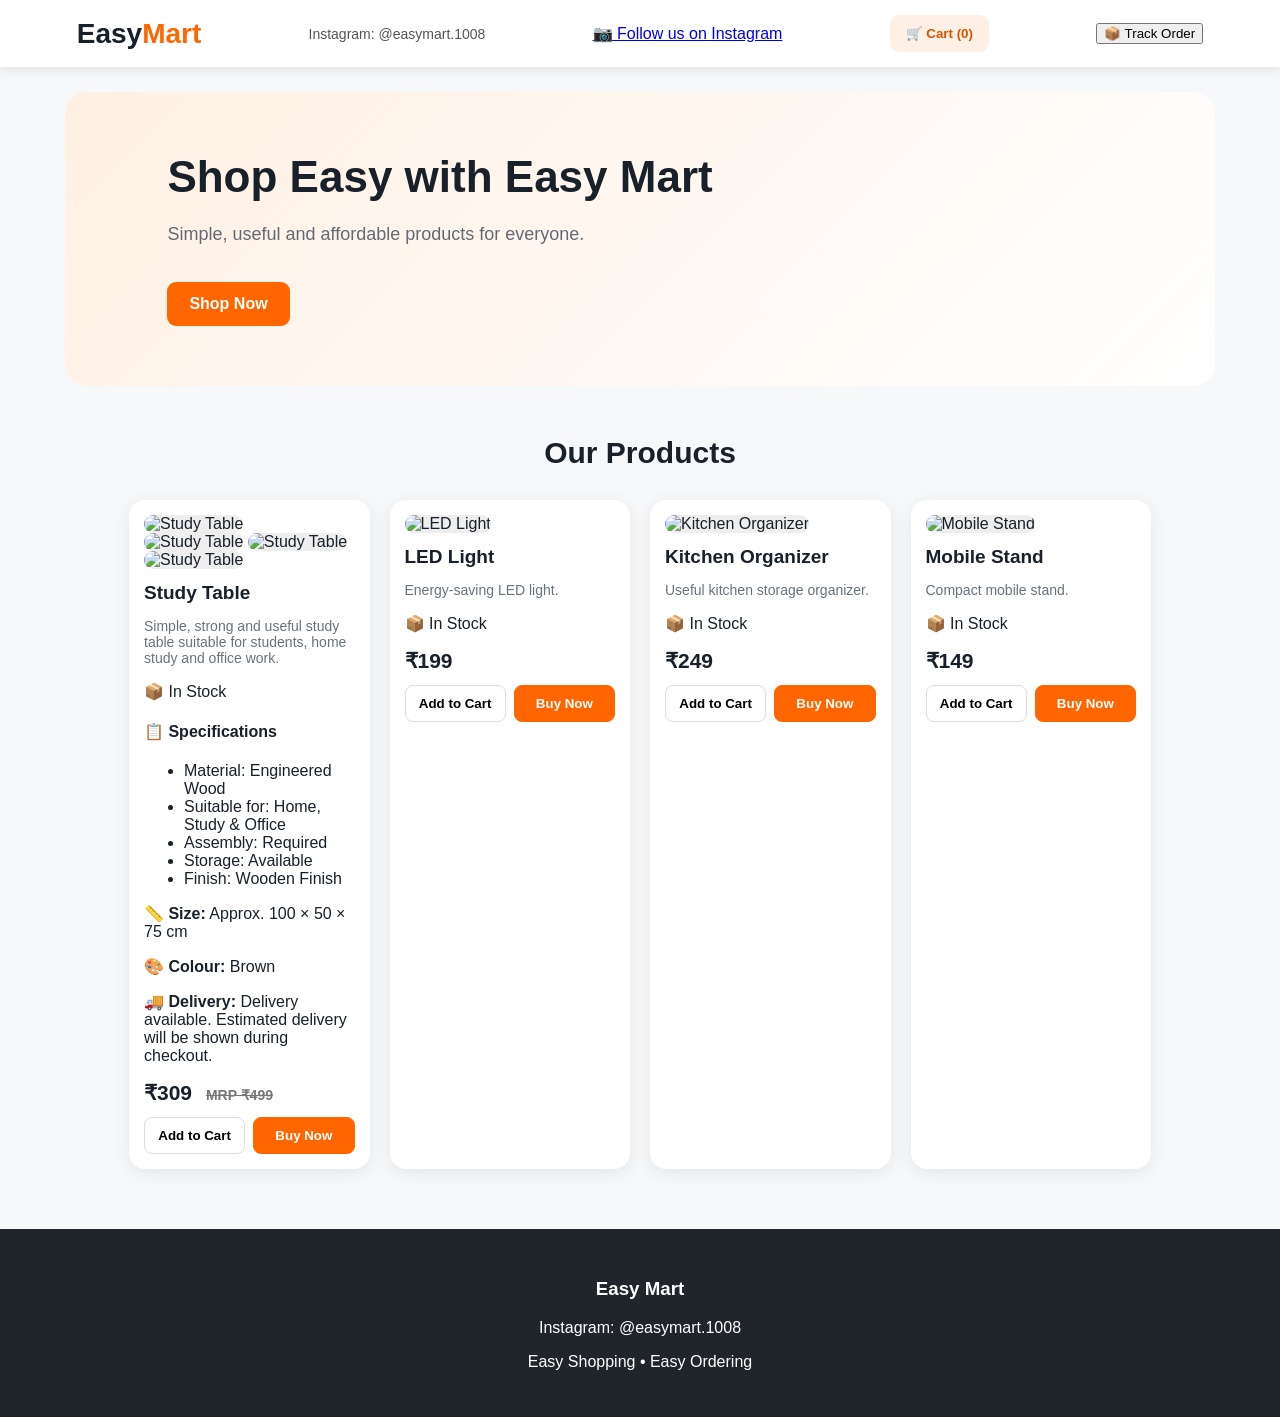
==== index.html @ 2a5e1124 "Add files via upload" ====
<!DOCTYPE html>
<html lang="en">
<head>
    <meta charset="UTF-8">
    <meta name="viewport" content="width=device-width, initial-scale=1.0">
 
    <title>Easy Mart | Online Shopping</title>
 
    <link rel="stylesheet" href="style.css">
</head>
 
<body>
 
    <!-- HEADER -->
    <header class="header">
 
        <div class="logo">
            Easy<span>Mart</span>
        </div>
 
        <div class="instagram">
            Instagram: @easymart.1008
        </div>
<a href="https://www.instagram.com/easymart.1008/" target="_blank" class="instagram-button">
    📷 Follow us on Instagram
</a>
 
        <button class="cart-button" onclick="openCart()">
            🛒 Cart (<span id="cartCount">0</span>)
        </button>
<button class="track-button" onclick="openOrderTracking()">
    📦 Track Order
</button>
 
    </header>
 
 
    <!-- HERO SECTION -->
    <section class="hero">
 
        <h1>Shop Easy with Easy Mart</h1>
 
        <p>
            Simple, useful and affordable products for everyone.
        </p>
 
        <a href="#products" class="shop-button">
            Shop Now
        </a>
 
    </section>
 
 
    <!-- PRODUCTS -->
    <section id="products" class="products-section">
 
        <h2>Our Products</h2>
 
        <div id="productGrid" class="product-grid">
 
            <!-- Products will appear here automatically -->
 
        </div>
 
    </section>
 
 
    <!-- CART POPUP -->
    <div id="cartModal" class="modal">
 
        <div class="modal-content">
 
            <button class="close-button" onclick="closeCart()">×</button>
 
            <h2>🛒 Your Cart</h2>
 
            <div id="cartItems">
                Your cart is empty.
            </div>
 
            <div class="cart-total">
                Total:
                <strong id="cartTotal">₹0</strong>
            </div>
 
            <button class="primary-button" onclick="checkout()">
                Proceed to Checkout
            </button>
 
        </div>
 
    </div>
 
 
    <!-- CHECKOUT FORM -->
    <div id="checkoutModal" class="modal">
 
        <div class="modal-content">
 
            <button class="close-button" onclick="closeCheckout()">×</button>
 
            <h2>📦 Place Your Order</h2>
 
            <div id="checkoutSummary"></div>
 
            <form id="orderForm">
 
                <label>Full Name</label>
                <input
                    type="text"
                    name="name"
                    placeholder="Enter your full name"
                    required
                >
 
                <label>Mobile Number</label>
                <input
                    type="tel"
                    name="phone"
                    placeholder="10-digit mobile number"
                    pattern="[0-9]{10}"
                    required
                >
 
                <label>Full Address</label>
                <textarea
                    name="address"
                    placeholder="House No., Street, Area"
                    required
                ></textarea>
 
                <label>City</label>
                <input
                    type="text"
                    name="city"
                    placeholder="Enter city"
                    required
                >
 
                <label>PIN Code</label>
                <input
                    type="text"
                    name="pin"
                    placeholder="6-digit PIN code"
                    pattern="[0-9]{6}"
                    required
                >
 
                <label>Payment Method</label>
 
                <select name="paymentMethod">
 
                    <option value="Cash on Delivery">
                        Cash on Delivery
                    </option>
 
                    <option value="UPI / Online Payment">
                        UPI / Online Payment
                    </option>
 
                </select>
 
                <button
                    type="submit"
                    class="primary-button"
                >
                    Place Order
                </button>
 
            </form>
 
            <p id="orderMessage"></p>
 
        </div>
 
    </div>
 
 
    <!-- SUCCESS MESSAGE -->
    <div id="successModal" class="modal">
 
        <div class="modal-content success">
 
            <h2>🎉 Order Placed Successfully!</h2>
 
            <p>
                Thank you for shopping with Easy Mart.
            </p>
 
            <p>
                Your Order ID:
                <strong id="successOrderId"></strong>
            </p>
 
            <p>
                Status:
                <strong>Order Received</strong>
            </p>
 
            <button
                class="primary-button"
                onclick="closeSuccess()"
            >
                Continue Shopping
            </button>
 
        </div>
 
    </div>
 
 
    <!-- FOOTER -->
    <footer>
 
        <h3>Easy Mart</h3>
 
        <p>
            Instagram: @easymart.1008
        </p>
 
        <p>
            Easy Shopping • Easy Ordering
        </p>
 
    </footer>
 
 
    <!-- JAVASCRIPT -->
    <script src="script.js"></script>
 
</body>
</html>
---- style.css ----
* {
    box-sizing: border-box;
}
 
body {
    margin: 0;
    font-family: Arial, Helvetica, sans-serif;
    background: #f7f8fa;
    color: #18202a;
}
 
 
/* =========================
   HEADER
========================= */
 
.header {
    position: sticky;
    top: 0;
    z-index: 100;
 
    background: white;
 
    display: flex;
    align-items: center;
    justify-content: space-between;
 
    padding: 15px 6%;
 
    box-shadow: 0 2px 12px rgba(0,0,0,0.10);
}
 
 
.logo {
    font-size: 28px;
    font-weight: 800;
}
 
.logo span {
    color: #ff6600;
}
 
 
.instagram {
    font-size: 14px;
    color: #555;
}
 
 
.cart-button {
    border: none;
 
    background: #fff0e6;
    color: #d95400;
 
    padding: 11px 16px;
 
    border-radius: 9px;
 
    font-weight: bold;
 
    cursor: pointer;
}
 
 
/* =========================
   HERO
========================= */
 
.hero {
 
    max-width: 1150px;
 
    margin: 25px auto;
 
    padding: 60px 8%;
 
    border-radius: 22px;
 
    background:
        linear-gradient(
            135deg,
            #fff0e3,
            #ffffff
        );
 
}
 
 
.hero h1 {
 
    font-size: 44px;
 
    margin: 0 0 15px;
 
}
 
 
.hero p {
 
    font-size: 18px;
 
    color: #626b75;
 
    max-width: 600px;
 
    line-height: 1.6;
 
}
 
 
.shop-button {
 
    display: inline-block;
 
    margin-top: 15px;
 
    padding: 13px 22px;
 
    background: #ff6600;
 
    color: white;
 
    text-decoration: none;
 
    border-radius: 9px;
 
    font-weight: bold;
 
}
 
 
/* =========================
   PRODUCTS
========================= */
 
.products-section {
 
    max-width: 1150px;
 
    margin: 50px auto;
 
    padding: 0 5%;
 
}
 
 
.products-section h2 {
 
    text-align: center;
 
    font-size: 30px;
 
    margin-bottom: 30px;
 
}
 
 
.product-grid {
 
    display: grid;
 
    grid-template-columns:
        repeat(
            auto-fit,
            minmax(210px, 1fr)
        );
 
    gap: 20px;
 
}
 
 
.product-card {
 
    background: white;
 
    padding: 15px;
 
    border-radius: 16px;
 
    box-shadow:
        0 4px 18px rgba(0,0,0,0.08);
 
    transition: 0.2s;
 
}
 
 
.product-card:hover {
 
    transform: translateY(-3px);
 
}
 
 
.product-card img {
 
    width: 100%;
 
    height: 190px;
 
    object-fit: cover;
 
    border-radius: 12px;
 
    background: #eeeeee;
 
}
 
 
.product-card h3 {
 
    margin: 13px 0 7px;
 
    font-size: 19px;
 
}
 
 
.description {
 
    color: #68727d;
 
    font-size: 14px;
 
}
 
 
.price {
 
    font-size: 21px;
 
    font-weight: 800;
 
    margin: 12px 0;
 
}
 
 
.product-buttons {
 
    display: flex;
 
    gap: 8px;
 
}
 
 
.product-buttons button {
 
    flex: 1;
 
    padding: 10px;
 
    border-radius: 8px;
 
    border: 1px solid #ddd;
 
    background: white;
 
    cursor: pointer;
 
    font-weight: bold;
 
}
 
 
.product-buttons .buy-button {
 
    background: #ff6600;
 
    color: white;
 
    border-color: #ff6600;
 
}
 
 
/* =========================
   MODAL
========================= */
 
.modal {
 
    display: none;
 
    position: fixed;
 
    inset: 0;
 
    z-index: 200;
 
    background: rgba(0,0,0,0.65);
 
    align-items: center;
 
    justify-content: center;
 
    padding: 15px;
 
}
 
 
.modal.show {
 
    display: flex;
 
}
 
 
.modal-content {
 
    position: relative;
 
    width: min(520px, 100%);
 
    max-height: 90vh;
 
    overflow-y: auto;
 
    background: white;
 
    border-radius: 18px;
 
    padding: 25px;
 
}
 
 
.close-button {
 
    position: absolute;
 
    right: 15px;
 
    top: 8px;
 
    border: none;
 
    background: none;
 
    font-size: 30px;
 
    cursor: pointer;
 
}
 
 
/* =========================
   CART
========================= */
 
.cart-item {
 
    display: flex;
 
    align-items: center;
 
    justify-content: space-between;
 
    gap: 15px;
 
    padding: 14px 0;
 
    border-bottom: 1px solid #eeeeee;
 
}
 
 
.cart-item button {
 
    width: 30px;
 
    height: 30px;
 
    border: 1px solid #ddd;
 
    background: white;
 
    border-radius: 6px;
 
    cursor: pointer;
 
}
 
 
.cart-total {
 
    display: flex;
 
    justify-content: space-between;
 
    font-size: 20px;
 
    padding: 18px 0;
 
}
 
 
/* =========================
   CHECKOUT FORM
========================= */
 
#orderForm label {
 
    display: block;
 
    margin-top: 10px;
 
    font-weight: bold;
 
}
 
 
#orderForm input,
#orderForm textarea,
#orderForm select {
 
    width: 100%;
 
    padding: 12px;
 
    margin-top: 6px;
 
    border: 1px solid #d8d8d8;
 
    border-radius: 9px;
 
    font-size: 15px;
 
}
 
 
#orderForm textarea {
 
    min-height: 85px;
 
    resize: vertical;
 
}
 
 
.primary-button {
 
    width: 100%;
 
    margin-top: 15px;
 
    padding: 13px;
 
    border: none;
 
    border-radius: 9px;
 
    background: #ff6600;
 
    color: white;
 
    font-weight: bold;
 
    font-size: 16px;
 
    cursor: pointer;
 
}
 
 
.primary-button:disabled {
 
    opacity: 0.6;
 
    cursor: not-allowed;
 
}
 
 
#orderMessage {
 
    text-align: center;
 
    font-weight: bold;
 
    margin-top: 15px;
 
}
 
 
/* =========================
   SUCCESS
========================= */
 
.success {
 
    text-align: center;
 
}
 
 
.success h2 {
 
    color: #16833b;
 
}
 
 
/* =========================
   FOOTER
========================= */
 
footer {
 
    background: #20252b;
 
    color: white;
 
    text-align: center;
 
    padding: 30px;
 
    margin-top: 60px;
 
}
 
 
/* =========================
   MOBILE
========================= */
 
@media (max-width: 650px) {
 
    .header {
 
        padding: 13px 4%;
 
    }
 
 
    .instagram {
 
        display: none;
 
    }
 
 
    .logo {
 
        font-size: 24px;
 
    }
 
 
    .hero {
 
        margin: 15px;
 
        padding: 45px 25px;
 
    }
 
 
    .hero h1 {
 
        font-size: 33px;
 
    }
 
 
    .hero p {
 
        font-size: 16px;
 
    }
 
 
    .products-section {
 
        padding: 0 15px;
 
    }
 
 
    .product-grid {
 
        grid-template-columns:
            repeat(2, 1fr);
 
        gap: 12px;
 
    }
 
 
    .product-card {
 
        padding: 10px;
 
    }
 
 
    .product-card img {
 
        height: 140px;
 
    }
 
 
    .product-card h3 {
 
        font-size: 16px;
 
    }
 
 
    .price {
 
        font-size: 18px;
 
    }
 
 
    .product-buttons {
 
        flex-direction: column;
 
    }
 
}
 
 
@media (max-width: 400px) {
 
    .product-grid {
 
        grid-template-columns: 1fr;
 
    }
 
}
.mrp {
    text-decoration: line-through;
    color: #777;
    font-size: 14px;
    margin-left: 8px;
}
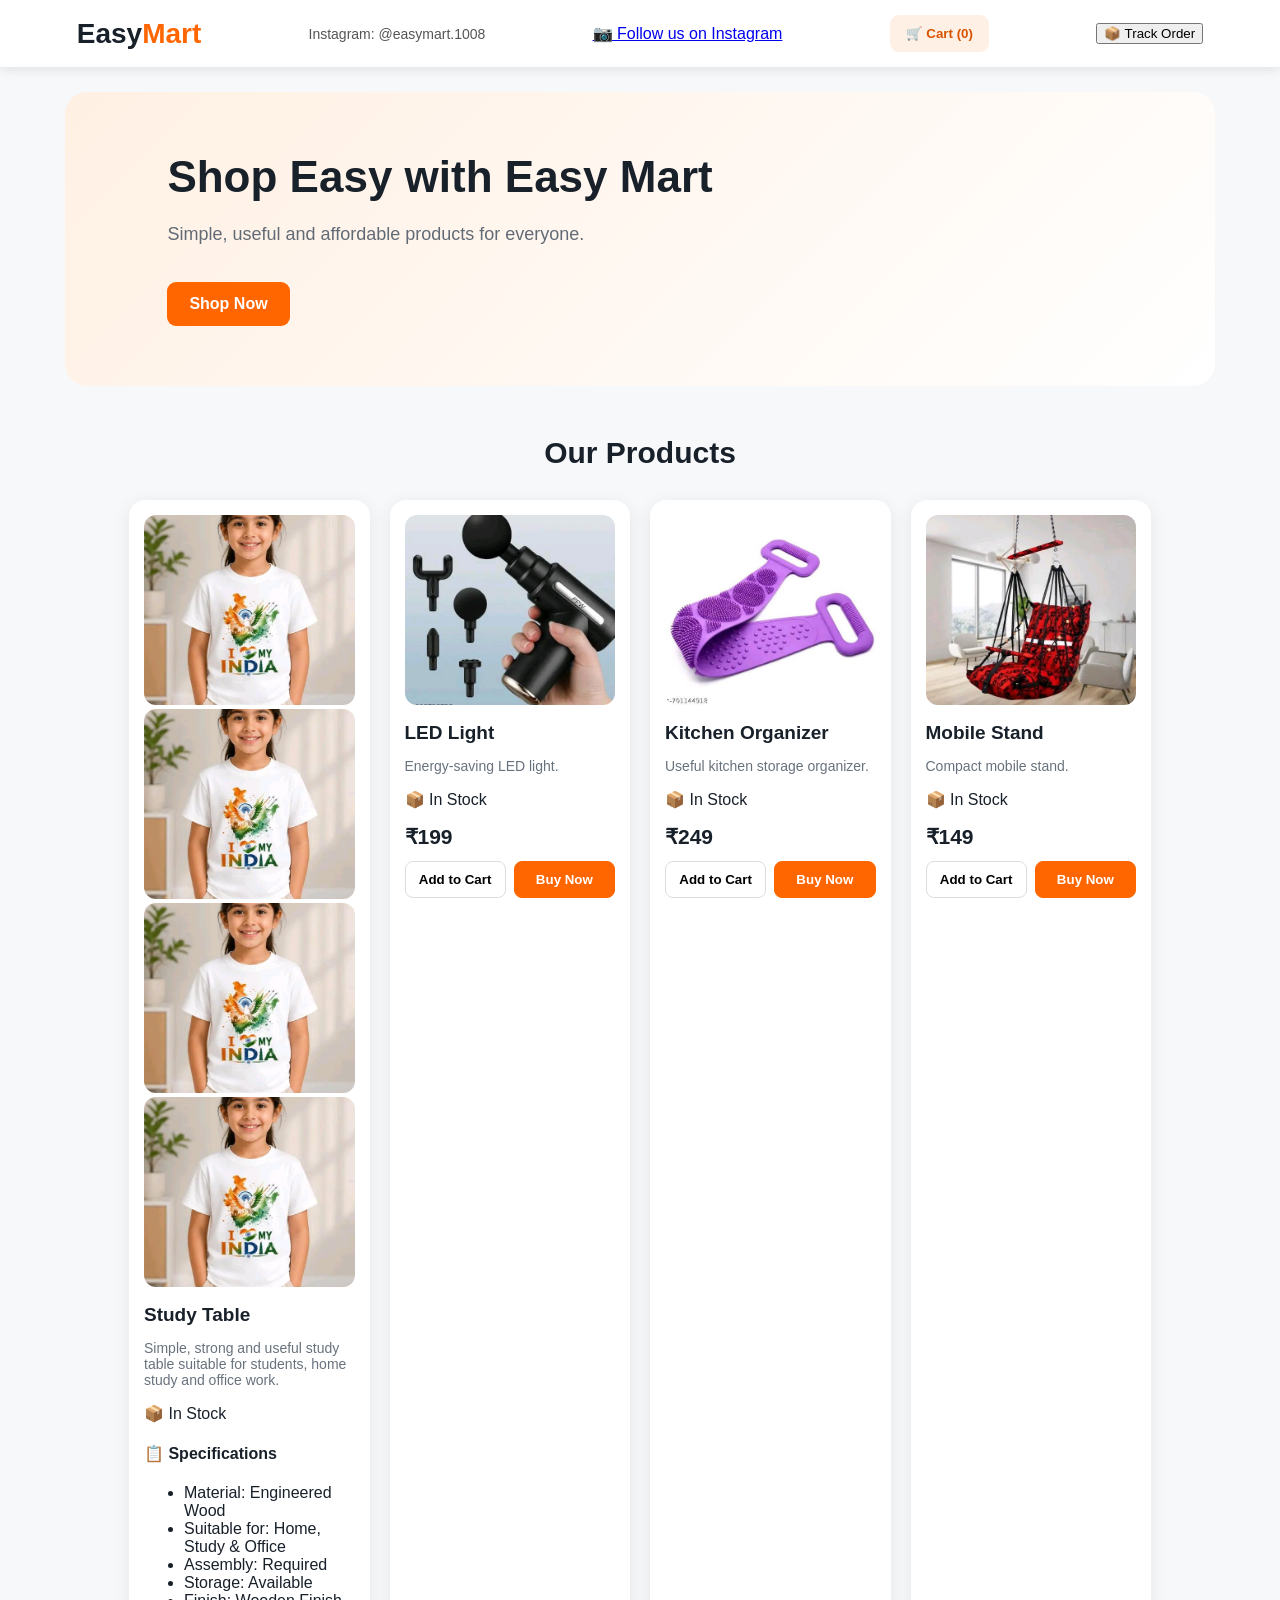
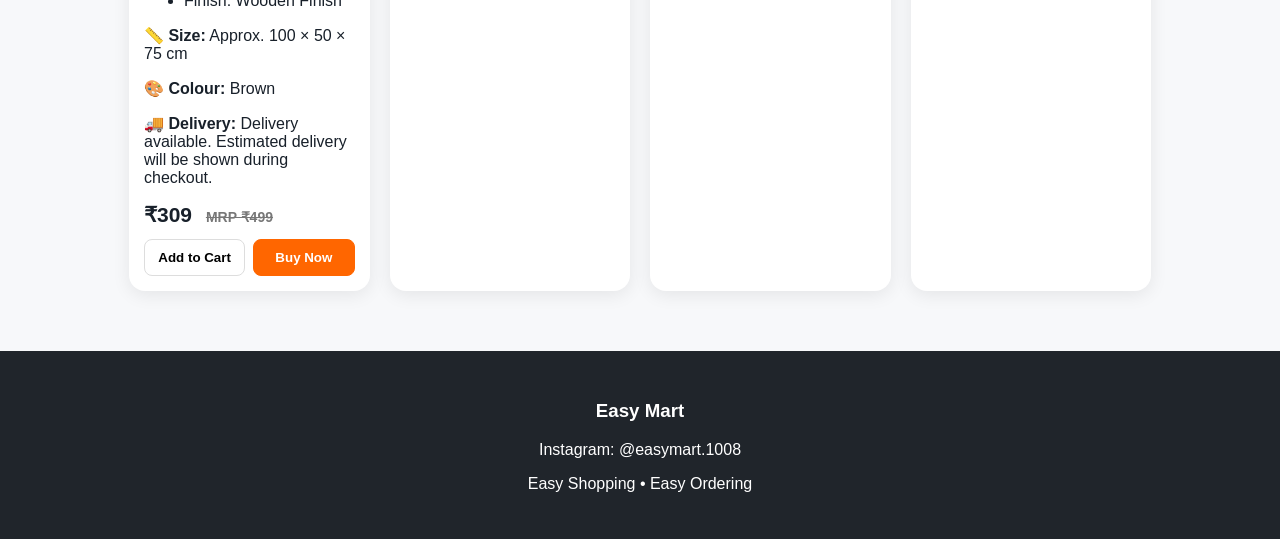
==== commit 6d0ae4ff: "Update index.html" ====
--- a/index.html
+++ b/index.html
@@ -148,15 +148,46 @@
  
                 <label>Payment Method</label>
  
-                <select name="paymentMethod">
- 
-                    <option value="Cash on Delivery">
-                        Cash on Delivery
-                    </option>
- 
-                    <option value="UPI / Online Payment">
-                        UPI / Online Payment
-                    </option>
+<select name="paymentMethod" id="paymentMethod">
+  <option value="Cash on Delivery">
+    Cash on Delivery
+  </option>
+ 
+  <option value="UPI / Online Payment">
+    UPI / Online Payment
+  </option>
+</select>
+ 
+<!-- UPI PAYMENT DETAILS -->
+<div id="upiPaymentBox" style="display: none;">
+ 
+  <h3>💳 Pay Online with UPI</h3>
+ 
+  <p>
+    UPI ID:
+    <strong>8956802048@ptyes</strong>
+  </p>
+ 
+  <p>
+    Complete the payment using your UPI app.
+  </p>
+ 
+  <a id="upiPayButton" href="#">
+    💰 Pay via UPI
+  </a>
+ 
+  <label for="upiTransactionId">
+    UPI Transaction ID
+  </label>
+ 
+  <input
+    type="text"
+    id="upiTransactionId"
+    name="upiTransactionId"
+    placeholder="Enter UPI transaction ID"
+  >
+ 
+</div>
  
                 </select>
  
@@ -229,4 +260,4 @@
     <script src="script.js"></script>
  
 </body>
-</html>+</html>
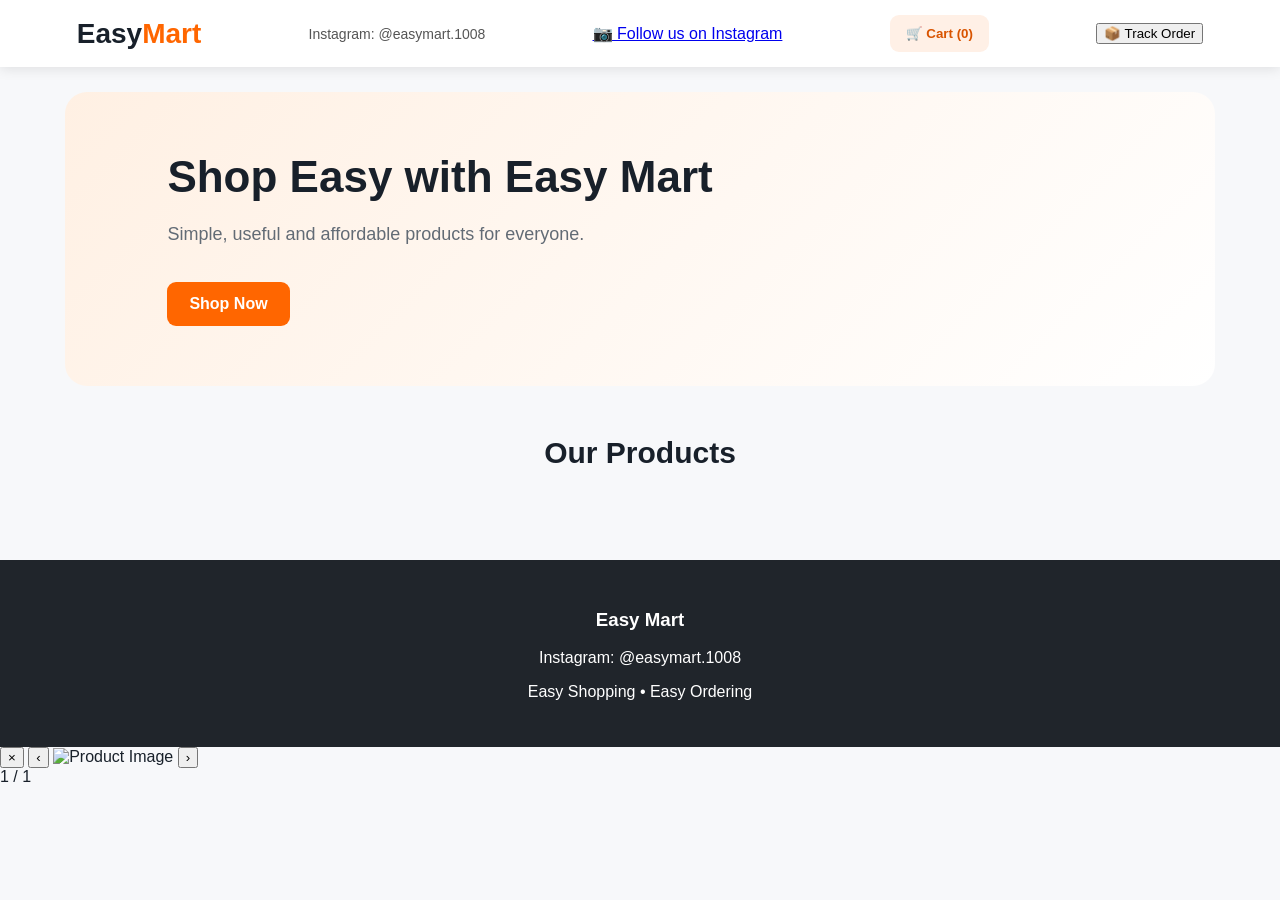
==== commit 1e5999d6: "Update index.html" ====
--- a/index.html
+++ b/index.html
@@ -163,16 +163,25 @@
  
   <h3>💳 Pay Online with UPI</h3>
  
+  <p><strong>Scan the QR code to pay</strong></p>
+ 
+  <img
+    src="images/easymart-upi-qr.jpg"
+    alt="EasyMart UPI QR Code"
+    style="width: 220px; max-width: 100%; display: block; margin: 10px auto;"
+  >
+ 
   <p>
-    UPI ID:
-    <strong>8956802048@ptyes</strong>
+    <strong>UPI ID:</strong>
+    8956802048@ptyes
   </p>
  
-  <p>
-    Complete the payment using your UPI app.
-  </p>
- 
-  <a id="upiPayButton" href="#">
+  <a
+    id="upiPayButton"
+    href="#"
+    class="primary-button"
+    style="display: block; text-align: center; text-decoration: none;"
+  >
     💰 Pay via UPI
   </a>
  
@@ -258,6 +267,39 @@
  
     <!-- JAVASCRIPT -->
     <script src="script.js"></script>
- 
+ <!-- FULL SCREEN IMAGE VIEWER -->
+ 
+<div id="imageViewer" class="image-viewer">
+ 
+    <button
+        class="viewer-close"
+        onclick="closeImageViewer()">
+        ×
+    </button>
+ 
+    <button
+        class="viewer-prev"
+        onclick="viewerChangeImage(-1)">
+        ‹
+    </button>
+ 
+    <img
+        id="viewerImage"
+        src=""
+        alt="Product Image">
+ 
+    <button
+        class="viewer-next"
+        onclick="viewerChangeImage(1)">
+        ›
+    </button>
+ 
+    <div
+        id="viewerCounter"
+        class="viewer-counter">
+        1 / 1
+    </div>
+ 
+</div>
 </body>
 </html>
--- a/style.css
+++ b/style.css
@@ -641,4 +641,82 @@
     color: #777;
     font-size: 14px;
     margin-left: 8px;
-}+}
+/* ================================
+   EASY MART PRODUCT IMAGE SLIDER
+   ================================ */
+ 
+.image-slider {
+    position: relative;
+    width: 100%;
+    overflow: hidden;
+    background: #ffffff;
+    border-radius: 12px;
+    touch-action: pan-y;
+}
+ 
+.slider-track {
+    display: flex;
+    width: 100%;
+    transition: transform 0.35s ease;
+}
+ 
+.slider-image {
+    min-width: 100%;
+    width: 100%;
+    height: 300px;
+    object-fit: contain;
+    display: block;
+}
+ 
+/* LEFT / RIGHT BUTTONS */
+ 
+.slider-arrow {
+    position: absolute;
+    top: 50%;
+    transform: translateY(-50%);
+    width: 36px;
+    height: 36px;
+    border: none;
+    border-radius: 50%;
+    background: rgba(0, 0, 0, 0.45);
+    color: white;
+    font-size: 28px;
+    line-height: 30px;
+    cursor: pointer;
+    z-index: 5;
+}
+ 
+.slider-prev {
+    left: 8px;
+}
+ 
+.slider-next {
+    right: 8px;
+}
+ 
+/* IMAGE DOTS */
+ 
+.slider-dots {
+    position: absolute;
+    bottom: 8px;
+    left: 0;
+    right: 0;
+    text-align: center;
+}
+ 
+.slider-dot {
+    display: inline-block;
+    width: 7px;
+    height: 7px;
+    margin: 0 3px;
+    border-radius: 50%;
+    background: #ccc;
+    cursor: pointer;
+}
+ 
+.slider-dot.active {
+    width: 18px;
+    border-radius: 8px;
+    background: #ff7a00;
+}
